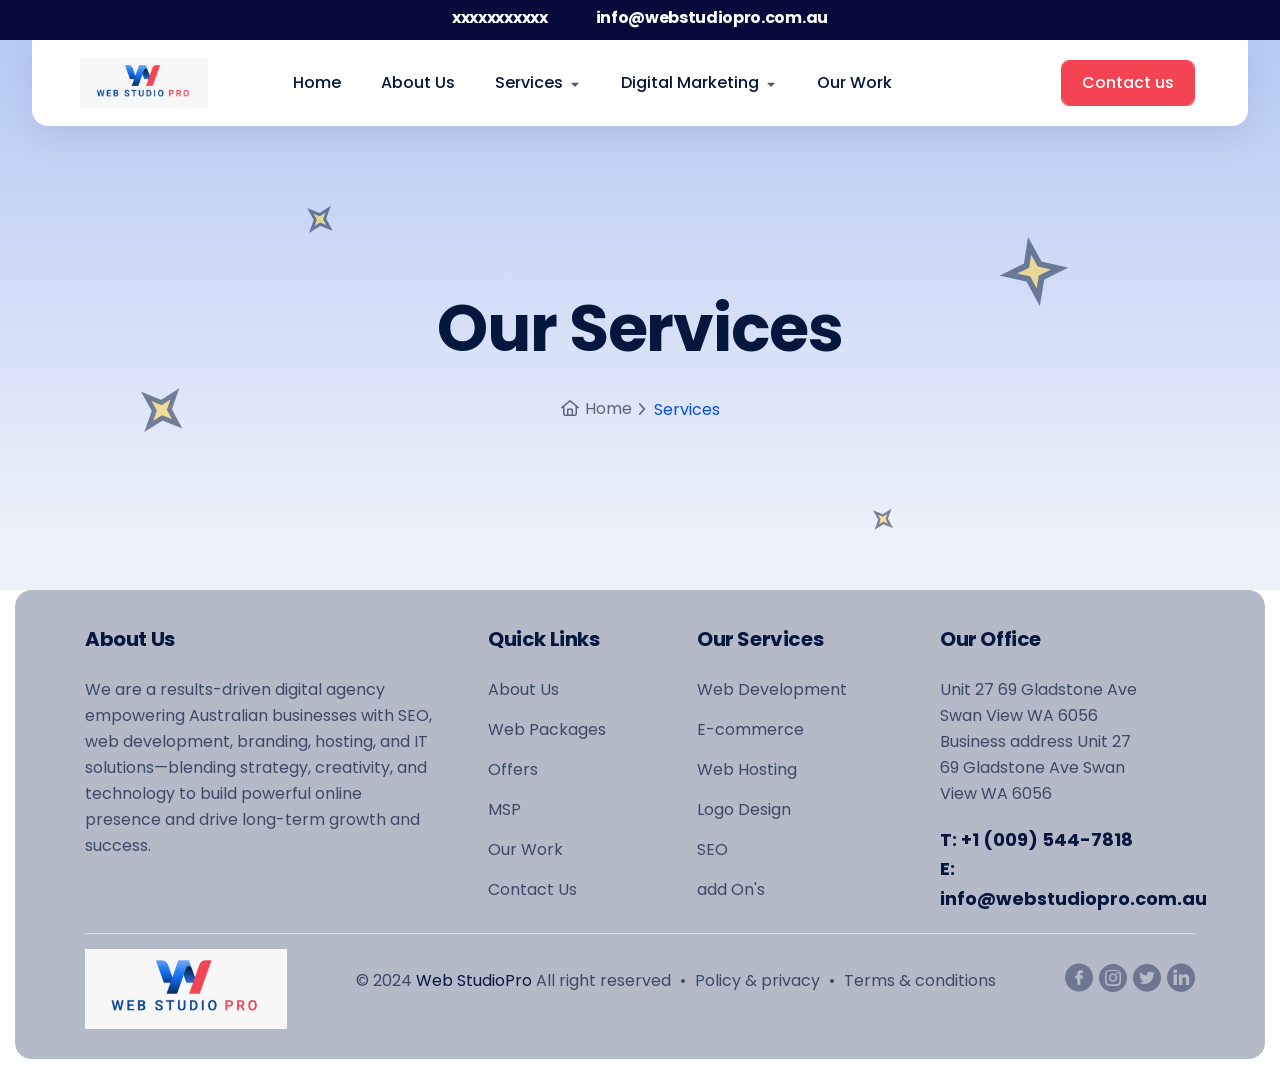
==== about-us.html @ ddd2606a "Add About Us page and update navigation links; enhance site structure" ====
<!DOCTYPE html>
<html class="no-js" lang="en">

<head>
    <meta charset="utf-8" />
    <meta http-equiv="x-ua-compatible" content="ie=edge" />
    <meta name="viewport" content="width=device-width, initial-scale=1" />
    <meta name="description" content="" />

    <!-- Site Title -->
    <title>Web Studio Pro - Complete IT Solutions</title>

    <!-- Place favicon.ico in the root directory -->
    <link rel="shortcut icon" type="image/x-icon" href="assets/img/favicon.png" />

    <!-- CSS here -->
    <link rel="stylesheet" href="assets/css/bootstrap.min.css" />
    <link rel="stylesheet" href="assets/css/font-awesome-pro.min.css" />
    <link rel="stylesheet" href="assets/css/animate.min.css" />
    <link rel="stylesheet" href="assets/css/ranko-icons.css" />
    <link rel="stylesheet" href="assets/css/meanmenu.css" />
    <link rel="stylesheet" href="assets/css/swiper.min.css" />
    <link rel="stylesheet" href="assets/css/backToTop.css" />
    <link rel="stylesheet" href="assets/css/nice-select.css" />
    <link rel="stylesheet" href="assets/css/odometer-theme-default.css" />
    <link rel="stylesheet" href="assets/css/main.css" />

</head>

<body>
    <!-- body overlay -->
    <div class="body-overlay d-lg-none"></div>

    <!-- Preloader Start -->
    <div class="preloader">
        <div class="loading-container">
            <div class="loading"></div>
            <div id="loading-icon"><img src="assets/img/logo.jpeg" alt=""></div>
        </div>
    </div>


    <!-- back to top start -->
    <div class="back-to-top-wrapper">
        <button id="back_to_top" type="button" class="back-to-top-btn">
            <i class="tji-arrow-up"></i>
        </button>
    </div>
    <!-- back to top end -->
    <!-- start: Hamburger Menu   -->
    <!-- Mobile Menu -->
    <div class="hamburger-area d-lg-none" data-lenis-prevent>
        <div class="hamburger_bg"></div>
        <div class="hamburger_wrapper">
            <div class="hamburger_top d-flex align-items-center justify-content-between">
                <div class="hamburger_logo">
                    <a href="index.html" class="mobile_logo">
                        <img src="assets/img/logo.jpeg" alt="Logo" />
                    </a>
                </div>
                <div class="hamburger_close">
                    <button class="hamburger_close_btn"><i class="fa-thin fa-times"></i></button>
                </div>
            </div>
            <div class="hamburger_menu">
                <div class="mobile_menu"></div>
            </div>
            <div class="hamburger-infos">
                <h4 class="hamburger-title">Information</h4>
                <div class="contact-item">
                    <div class="contact-text">
                        <div class="text"><a class="link"
                                href="mailto:info@webstudiopro.com.au">info@webstudiopro.com.au</a></div>
                    </div>
                </div>
                <div class="contact-item">
                    <div class="contact-text">
                        <div class="text"><a class="link" href="tel:000123456789">(000) 123 456 789</a></div>
                    </div>
                </div>
                <div class="contact-item">
                    <div class="contact-text">
                        <div class="text">Unit 27 69 Gladstone Ave Swan View WA 6056 Business address Unit 27 69
                            Gladstone Ave Swan View WA 6056</div>
                    </div>
                </div>
            </div>
            <div class="tj-socials ">
                <h4 class="hamburger-title">Socials</h4>
                <ul>
                    <li>
                        <a href="https://www.facebook.com/">
                            <i class="tji-facebook"></i>
                        </a>
                    </li>
                    <li>
                        <a href="https://www.instagram.com/">
                            <i class="tji-instagram"></i>
                        </a>
                    </li>
                    <li>
                        <a href="https://x.com/">
                            <i class="tji-twitter"></i>
                        </a>
                    </li>
                    <li>
                        <a href="https://www.linkedin.com/">
                            <i class="tji-linkedin"></i>
                        </a>
                    </li>

                </ul>
            </div>
        </div>
    </div>
    <!-- end: Hamburger Menu -->
    <!-- start: Header Area -->



    <div class="info-header">
        <div class="col-12 d-flex justify-content-center gap-5">
            <div class="left-info d-flex gap-5 mt-2">
                <h3><a href="tel:xxxxxxxxxxx">xxxxxxxxxxx</a></h3>
            </div>
            <div class="right-info d-flex gap-5 mt-2 ">
                <h3><a href="mailto:info@webstudiopro.com.au">info@webstudiopro.com.au </a></h3>
            </div>
        </div>
    </div>

    <header class="header header--absolute ">
        <div class="container">
            <div class="row">
                <div class="col-12">
                    <div class="header__wrapper">
                        <!-- logo area -->
                        <div class="header__logo">
                            <a href="index.html">
                                <img src="assets/img/logo.jpeg" alt="" />
                            </a>
                        </div>

                        <!-- main manu -->
                        <div class="mainmenu  d-none d-lg-block">
                            <nav id="mobileNavProvider">
                                <ul>
                                    <li><a href="index.html">Home</a></li>
                                    <li><a href="about-us.html">About Us</a></li>

                                    <li class="has-dropdown">
                                        <a href="javascript:void(0)">Services</a>
                                        <ul class="sub-menu">
                                            <li>
                                                <a href="javascript:void(0)">Web Packages</a>
                                                <ul class="sub-menu">
                                                    <li><a href="javascript:void(0)">Starter</a></li>
                                                    <li><a href="javascript:void(0)">Responsive</a></li>
                                                    <li><a href="javascript:void(0)">Custom</a></li>
                                                    <li><a href="javascript:void(0)S">Ultra Custom</a></li>
                                                </ul>
                                            </li>
                                            <li>
                                                <a href="javascript:void(0)">Hosting</a>
                                            </li>
                                            <li>
                                                <a href="javascript:void(0)">Email</a>
                                            </li>
                                            <li>
                                                <a href="javascript:void(0)">Logo Design</a>
                                            </li>
                                            <li>
                                                <a href="javascript:void(0)">Offers</a>
                                            </li>
                                            <li>
                                                <a href="javascript:void(0)">MSP</a>
                                            </li>
                                        </ul>
                                    </li>

                                    <li class="has-dropdown">
                                        <a href="javascript:void(0)">Digital Marketing</a>
                                        <ul class="sub-menu">
                                            <li>
                                                <a href="javascript:void(0)">SEO</a>
                                            </li>
                                            <li>
                                                <a href="javascript:void(0)">SMM</a>
                                            </li>
                                            <li>
                                                <a href="javascript:void(0)">Google ads</a>
                                            </li>
                                        </ul>
                                    </li>
                                    <li><a href="javascript:void(0)">Our Work</a></li>
                                </ul>
                            </nav>

                        </div>
                        <!-- header right -->
                        <div class="header__right">
                            <a href="contact.html" class="tj-btn tj-btn--sm">Contact us</a>
                            <div class=" d-lg-none">
                                <button class="header__mobile-toggler mobile_menu_bar ">
                                    <span></span>
                                    <span></span>
                                    <span></span>
                                </button>
                            </div>
                        </div>
                    </div>
                </div>
            </div>


        </div>
    </header>
    <!-- end: Header Area -->
    <!-- start: Header sticky Area -->
    <header class="header header-duplicate header-sticky">
        <div class="container">
            <div class="row">
                <div class="col-12">
                    <div class="header__wrapper">

                        <!-- logo area -->
                        <div class="header__logo">
                            <a href="index.html">
                                <img src="assets/img/logo.jpeg" alt="" />
                            </a>
                        </div>

                        <!-- main manu -->
                        <div class="mainmenu  d-none d-lg-block">
                            <nav>
                                <ul>
                                    <li><a href="javascript:void(0)">Home</a>
                                    </li>
                                    <li><a href="about-us.html">About Us</a></li>
                                    <li class="has-dropdown">
                                        <a href="javascript:void(0)">Services</a>
                                        <ul class="sub-menu">
                                            <li>
                                                <a href="service.html">Web Packages</a>
                                                <ul class="sub-menu">
                                                    <li><a href="service-details.html">Starter</a></li>
                                                    <li><a href="service-details.html">Responsive</a></li>
                                                    <li><a href="service-details.html">Custom</a></li>
                                                    <li><a href="service-details.html">Ultra Custom</a></li>
                                                </ul>
                                            </li>
                                            <li>
                                                <a href="service-details.html">Hosting</a>
                                            </li>
                                            <li>
                                                <a href="service-details.html">Email</a>
                                            </li>
                                            <li>
                                                <a href="service-details.html">Logo Design</a>
                                            </li>
                                            <li>
                                                <a href="service-details.html">Offers</a>
                                            </li>
                                            <li>
                                                <a href="service-details.html">MSP</a>
                                            </li>
                                        </ul>
                                    </li>

                                    <li class="has-dropdown">
                                        <a href="javascript:void(0)">Digital Marketing</a>
                                        <ul class="sub-menu">
                                            <li>
                                                <a href="about.html">SEO</a>
                                            </li>
                                            <li>
                                                <a href="case-study.html">SMM</a>
                                            </li>
                                            <li>
                                                <a href="case-study-details.html">Google ads</a>
                                            </li>
                                        </ul>
                                    </li>
                                    <li class="has-dropdown">
                                        <a href="javascript:void(0)">Our Work</a>
                                    </li>
                                </ul>
                            </nav>

                        </div>
                        <!-- header right -->
                        <div class="header__right">
                            <a href="javascript:void(0)" class="tj-btn tj-btn--sm">Contact Us</a>
                            <div class=" d-lg-none">
                                <button class="header__mobile-toggler mobile_menu_bar ">
                                    <span></span>
                                    <span></span>
                                    <span></span>
                                </button>
                            </div>
                        </div>
                    </div>
                </div>
            </div>


        </div>
    </header>
    <!-- end: Header sticky  Area -->

    <main id="primary" class="site-main">
        <section class="hero-breadcrumb">

            <div class="container">
                <div class="row">
                    <!-- hero left -->
                    <div class="col-12 ">
                        <div class="hero-breadcrumb__inner">
                            <h1 class="hero-breadcrumb__title">Our Services</h1>
                            <div class="hero-breadcrumb__nav">

                                <span><a href="index.html"> Home</a></span>
                                <span><span>Services</span></span>
                            </div>
                            <div class="hero-breadcrumb__icons">
                                <img class="start-img" src="assets/img/icons/star.png" alt="">
                                <img class="start-img" src="assets/img/icons/star1.png" alt="">
                                <img class="start-img" src="assets/img/icons/star2.png" alt="">
                                <img class="start-img" src="assets/img/icons/star3.png" alt="">
                            </div>
                        </div>
                    </div>
                </div>
            </div>
        </section>
    </main>

    <!-- start: Footer Area -->
    <footer class="footer ">
        <div class="container-fluid">

            <div class="row">
                <div class="col-12">
                    <div class="footer__inner section-inner--lg">
                        <div class="footer__main ">
                            <div class="container">
                                <div class="row">

                                    <div class="col-lg-4 col-md-6 col-sm-6 col-12 wow fadeInUp" data-wow-delay=".9s">
                                        <div class="footer__widget   widget_nav_menu">
                                            <div class="footer__title__wrapper">
                                                <h5 class="footer__title">About Us</h5>
                                            </div>
                                            <p>We are a results-driven digital agency empowering Australian businesses
                                                with SEO, web development, branding, hosting, and IT solutions—blending
                                                strategy, creativity, and technology to build powerful online presence
                                                and drive long-term growth and success.</p>
                                        </div>
                                    </div>



                                    <div class="col-lg-3 col-md-6 col-sm-6 col-12">
                                        <div class="footer__widget footer__widget--company  widget_nav_menu wow fadeInUp"
                                            data-wow-delay=".5s">
                                            <div class="footer__title__wrapper">
                                                <h5 class="footer__title">Quick Links</h5>
                                            </div>
                                            <ul>
                                                <li><a href="javascript:void(0)">About Us</a></li>
                                                <li><a href="javascript:void(0)">Web Packages</a></li>
                                                <li><a href="javascript:void(0)">Offers</a></li>
                                                <li><a href="javascript:void(0)">MSP</a></li>
                                                <li><a href="javascript:void(0)">Our Work</a></li>
                                                <li><a href="javascript:void(0)">Contact Us</a></li>
                                            </ul>
                                        </div>
                                    </div>
                                    <div class="col-lg-2 col-md-6 col-sm-6 col-12 ">
                                        <div class="footer__widget footer__widget--services  widget_nav_menu wow fadeInUp"
                                            data-wow-delay=".7s">
                                            <div class="footer__title__wrapper">
                                                <h5 class="footer__title">Our Services</h5>
                                            </div>
                                            <ul>
                                                <li><a href="javascript:void(0)">Web Development</a></li>
                                                <li><a href="javascript:void(0)">E-commerce</a></li>
                                                <li><a href="javascript:void(0)">Web Hosting</a></li>
                                                <li><a href="javascript:void(0)">Logo Design</a></li>
                                                <li><a href="javascript:void(0)">SEO</a></li>
                                                <li><a href="javascript:void(0)">add On's</a></li>
                                            </ul>
                                        </div>
                                    </div>

                                    <div class="col-lg-3 col-md-6 col-sm-6 col-12">
                                        <div class="footer__widget  footer__info wow fadeInUp" data-wow-delay=".3s">
                                            <div class="footer__title__wrapper">
                                                <h5 class="footer__title">Our Office</h5>
                                            </div>

                                            <p class="footer__info__address">Unit 27 69 Gladstone Ave Swan View WA 6056
                                                Business address Unit 27 69 Gladstone Ave Swan View WA 6056</p>
                                            <div class="footer__info__list">
                                                <ul>
                                                    <li><a class="link" href="tel:+1009544-7818">T: +1 (009)
                                                            544-7818</a></li>
                                                    <li><a class="link" href="mailto:support@ranko.com">E:
                                                            info@webstudiopro.com.au</a></li>
                                                </ul>
                                            </div>
                                        </div>
                                    </div>
                                </div>
                            </div>
                        </div>
                        <div class="footer__copyright ">
                            <div class="container">
                                <div class="row">
                                    <div class="col-12">
                                        <div class="footer__copyright__wrapper">
                                            <div class="footer__copyright__logo">
                                                <a href="index.html"><img src="assets/img/logo.jpeg" alt="">
                                                </a>
                                            </div>
                                            <div class="footer__copyright__menu">

                                                <ul>
                                                    <li>
                                                        <!-- copyright text -->
                                                        <div class="footer__copyright__text">
                                                            <p> © 2024 <a href="index.html" target="_blank">Web
                                                                    StudioPro</a> All right reserved</p>
                                                        </div>
                                                    </li>
                                                    <li><a href="contact.html">Policy & privacy</a></li>
                                                    <li><a href="contact.html">Terms & conditions</a></li>
                                                </ul>
                                            </div>
                                            <div class="footer__copyright__share">
                                                <div class="tj-socials tj-socials--sm">
                                                    <ul>
                                                        <li>
                                                            <a href="https://www.facebook.com/">
                                                                <i class="tji-facebook"></i>
                                                            </a>
                                                        </li>
                                                        <li>
                                                            <a href="https://www.instagram.com/">
                                                                <i class="tji-instagram"></i>
                                                            </a>
                                                        </li>
                                                        <li>
                                                            <a href="https://x.com/">
                                                                <i class="tji-twitter"></i>
                                                            </a>
                                                        </li>
                                                        <li>
                                                            <a href="https://www.linkedin.com/">
                                                                <i class="tji-linkedin"></i>
                                                            </a>
                                                        </li>

                                                    </ul>
                                                </div>
                                            </div>

                                        </div>
                                    </div>
                                </div>
                            </div>
                        </div>


                    </div>

                </div>
            </div>
        </div>

    </footer>
    <!-- end: Footer Area -->


    <!-- JS here -->
    <script src="assets/js/jquery.min.js"></script>
    <script src="assets/js/bootstrap.bundle.min.js"></script>
    <script src="assets/js/gsap.min.js"></script>
    <script src="assets/js/gsap-scroll-to-plugin.min.js"></script>
    <script src="assets/js/gsap-scroll-trigger.min.js"></script>
    <script src="assets/js/gsap-split-text.min.js"></script>
    <script src="assets/js/Splitetext.js"></script>
    <script src="assets/js/appear.min.js"></script>
    <script src="assets/js/swiper.min.js"></script>
    <script src="assets/js/meanmenu.js"></script>
    <script src="assets/js/nice-select.min.js"></script>
    <script src="assets/js/odometer.min.js"></script>
    <script src="assets/js/wow.min.js"></script>
    <script src="assets/js/type.js"></script>
    <script src="assets/js/main.js"></script>

</body>

</html>
---- assets/css/ranko-icons.css ----
@font-face {
	font-family: "ranko-icons";
	src: url("../fonts/ranko-iconsc8aa.eot?3i7hzv");
	src: url("../fonts/ranko-iconsc8aa.eot?3i7hzv#iefix") format("embedded-opentype"),
		url("../fonts/ranko-iconsc8aa.ttf?3i7hzv") format("truetype"),
		url("../fonts/ranko-iconsc8aa.woff?3i7hzv") format("woff"),
		url("../fonts/ranko-iconsc8aa.svg?3i7hzv#ranko-icons") format("svg");
	font-weight: normal;
	font-style: normal;
	font-display: block;
}

[class^="tji-"],
[class*=" tji-"] {
	/* use !important to prevent issues with browser extensions that change fonts */
	font-family: "ranko-icons" !important;
	speak: never;
	font-style: normal;
	font-weight: normal;
	font-variant: normal;
	text-transform: none;
	line-height: 1;

	/* Better Font Rendering =========== */
	-webkit-font-smoothing: antialiased;
	-moz-osx-font-smoothing: grayscale;
}

.tji-plus:before {
	content: "\e932";
}
.tji-minus:before {
	content: "\e933";
}
.tji-dropdown:before {
	content: "\e931";
}
.tji-star-shape:before {
	content: "\e914";
}
.tji-star-spread:before {
	content: "\e930";
}
.tji-seo-strategy:before {
	content: "\e910";
}
.tji-social-management:before {
	content: "\e92b";
}
.tji-arrow-down-filled:before {
	content: "\e92f";
}
.tji-home:before {
	content: "\e915";
}
.tji-check-filled:before {
	content: "\e900";
}
.tji-arrow-right-spread:before {
	content: "\e901";
}
.tji-facebook:before {
	content: "\e902";
}
.tji-competitors:before {
	content: "\e903";
}
.tji-dashboard:before {
	content: "\e904";
}
.tji-heart:before {
	content: "\e905";
}
.tji-arrow-right:before {
	content: "\e906";
}
.tji-video-play:before {
	content: "\e907";
}
.tji-arrow-left:before {
	content: "\e908";
}
.tji-check-stroke:before {
	content: "\e909";
}
.tji-star:before {
	content: "\e90a";
}
.tji-partnership:before {
	content: "\e90b";
}
.tji-growth-goals:before {
	content: "\e90c";
}
.tji-quote:before {
	content: "\e90d";
}
.tji-check-2:before {
	content: "\e90e";
}
.tji-keyword-optimization:before {
	content: "\e90f";
}
.tji-ppc-advertising:before {
	content: "\e911";
}
.tji-content-creation:before {
	content: "\e912";
}
.tji-analytics-reporting:before {
	content: "\e913";
}
.tji-clock:before {
	content: "\e916";
}
.tji-lock:before {
	content: "\e917";
}
.tji-greater-than:before {
	content: "\e918";
}
.tji-grater-than:before {
	content: "\e919";
}
.tji-arrow-up:before {
	content: "\e91a";
}
.tji-chat:before {
	content: "\e91b";
}
.tji-phone:before {
	content: "\e91c";
}
.tji-email:before {
	content: "\e91d";
}
.tji-location-2:before {
	content: "\e91e";
}
.tji-quote-2:before {
	content: "\e91f";
}
.tji-comment:before {
	content: "\e920";
}
.tji-calander-2:before {
	content: "\e921";
}
.tji-search:before {
	content: "\e922";
}
.tji-pie-chart-2:before {
	content: "\e923";
}
.tji-location:before {
	content: "\e924";
}
.tji-budget:before {
	content: "\e925";
}
.tji-client:before {
	content: "\e926";
}
.tji-pie-chart:before {
	content: "\e927";
}
.tji-message:before {
	content: "\e928";
}
.tji-call:before {
	content: "\e929";
}
.tji-subscription:before {
	content: "\e92a";
}
.tji-instagram:before {
	content: "\e92c";
}
.tji-twitter:before {
	content: "\e92d";
}
.tji-linkedin:before {
	content: "\e92e";
}
---- assets/css/backToTop.css ----
.progress-wrap {
	position: fixed;
	right: 50px;
	bottom: 50px;
	height: 46px;
	width: 46px;
	cursor: pointer;
	display: block;
	border-radius: 50px;
	box-shadow: inset 0 0 0 2px rgba(135, 80, 247, 0.5);
	z-index: 99;
	opacity: 0;
	visibility: hidden;
	transform: translateY(15px);
	-webkit-transition: all 200ms linear;
	transition: all 200ms linear;
}

.progress-wrap.active-progress {
	opacity: 1;
	visibility: visible;
	transform: translateY(0);
}

.progress-wrap::after {
	position: absolute;
	content: "\f176";
	font-family: "Font Awesome 5 Pro";
	text-align: center;
	line-height: 46px;
	font-size: 20px;
	color: var(--tj-theme-primary);
	left: 0;
	top: 0;
	height: 46px;
	width: 46px;
	cursor: pointer;
	display: block;
	z-index: 1;
	-webkit-transition: all 200ms linear;
	transition: all 200ms linear;
}

.progress-wrap svg path {
	fill: none;
}

.progress-wrap svg.progress-circle path {
	stroke: var(--tj-theme-primary);
	stroke-width: 4;
	box-sizing: border-box;
	-webkit-transition: all 200ms linear;
	transition: all 200ms linear;
}
---- assets/css/nice-select.css ----
.nice-select {
  -webkit-tap-highlight-color: transparent;
  background-color: #fff;
  border-radius: 5px;
  border: solid 1px #e8e8e8;
  box-sizing: border-box;
  clear: both;
  cursor: pointer;
  display: block;
  float: left;
  font-family: inherit;
  font-size: 14px;
  font-weight: normal;
  height: 42px;
  line-height: 40px;
  outline: none;
  padding-left: 18px;
  padding-right: 30px;
  position: relative;
  text-align: left !important;
  -webkit-transition: all 0.2s ease-in-out;
  transition: all 0.2s ease-in-out;
  -webkit-user-select: none;
     -moz-user-select: none;
      -ms-user-select: none;
          user-select: none;
  white-space: nowrap;
  width: auto; }
  .nice-select:hover {
    border-color: #dbdbdb; }
  .nice-select:active, .nice-select.open, .nice-select:focus {
    border-color: #999; }
  .nice-select:after {
    border-bottom: 2px solid #999;
    border-right: 2px solid #999;
    content: '';
    display: block;
    height: 5px;
    margin-top: -4px;
    pointer-events: none;
    position: absolute;
    right: 12px;
    top: 50%;
    -webkit-transform-origin: 66% 66%;
        -ms-transform-origin: 66% 66%;
            transform-origin: 66% 66%;
    -webkit-transform: rotate(45deg);
        -ms-transform: rotate(45deg);
            transform: rotate(45deg);
    -webkit-transition: all 0.15s ease-in-out;
    transition: all 0.15s ease-in-out;
    width: 5px; }
  .nice-select.open:after {
    -webkit-transform: rotate(-135deg);
        -ms-transform: rotate(-135deg);
            transform: rotate(-135deg); }
  .nice-select.open .list {
    opacity: 1;
    pointer-events: auto;
    -webkit-transform: scale(1) translateY(0);
        -ms-transform: scale(1) translateY(0);
            transform: scale(1) translateY(0); }
  .nice-select.disabled {
    border-color: #ededed;
    color: #999;
    pointer-events: none; }
    .nice-select.disabled:after {
      border-color: #cccccc; }
  .nice-select.wide {
    width: 100%; }
    .nice-select.wide .list {
      left: 0 !important;
      right: 0 !important; }
  .nice-select.right {
    float: right; }
    .nice-select.right .list {
      left: auto;
      right: 0; }
  .nice-select.small {
    font-size: 12px;
    height: 36px;
    line-height: 34px; }
    .nice-select.small:after {
      height: 4px;
      width: 4px; }
    .nice-select.small .option {
      line-height: 34px;
      min-height: 34px; }
  .nice-select .list {
    background-color: #fff;
    border-radius: 5px;
    box-shadow: 0 0 0 1px rgba(68, 68, 68, 0.11);
    box-sizing: border-box;
    margin-top: 4px;
    opacity: 0;
    overflow: hidden;
    padding: 0;
    pointer-events: none;
    position: absolute;
    top: 100%;
    left: 0;
    -webkit-transform-origin: 50% 0;
        -ms-transform-origin: 50% 0;
            transform-origin: 50% 0;
    -webkit-transform: scale(0.75) translateY(-21px);
        -ms-transform: scale(0.75) translateY(-21px);
            transform: scale(0.75) translateY(-21px);
    -webkit-transition: all 0.2s cubic-bezier(0.5, 0, 0, 1.25), opacity 0.15s ease-out;
    transition: all 0.2s cubic-bezier(0.5, 0, 0, 1.25), opacity 0.15s ease-out;
    z-index: 9; }
    .nice-select .list:hover .option:not(:hover) {
      background-color: transparent !important; }
  .nice-select .option {
    cursor: pointer;
    font-weight: 400;
    line-height: 40px;
    list-style: none;
    min-height: 40px;
    outline: none;
    padding-left: 18px;
    padding-right: 29px;
    text-align: left;
    -webkit-transition: all 0.2s;
    transition: all 0.2s; }
    .nice-select .option:hover, .nice-select .option.focus, .nice-select .option.selected.focus {
      background-color: #f6f6f6; }
    .nice-select .option.selected {
      font-weight: bold; }
    .nice-select .option.disabled {
      background-color: transparent;
      color: #999;
      cursor: default; }

.no-csspointerevents .nice-select .list {
  display: none; }

.no-csspointerevents .nice-select.open .list {
  display: block; }
---- assets/css/odometer-theme-default.css ----
.odometer.odometer-auto-theme,
.odometer.odometer-theme-default {
	display: -moz-inline-box;
	-moz-box-orient: vertical;
	display: inline-block;
	vertical-align: middle;
	*vertical-align: auto;
	position: relative;
}
.odometer.odometer-auto-theme,
.odometer.odometer-theme-default {
	*display: inline;
}
.odometer.odometer-auto-theme .odometer-digit,
.odometer.odometer-theme-default .odometer-digit {
	display: -moz-inline-box;
	-moz-box-orient: vertical;
	display: inline-block;
	vertical-align: middle;
	*vertical-align: auto;
	position: relative;
}
.odometer.odometer-auto-theme .odometer-digit,
.odometer.odometer-theme-default .odometer-digit {
	*display: inline;
}
.odometer.odometer-auto-theme .odometer-digit .odometer-digit-spacer,
.odometer.odometer-theme-default .odometer-digit .odometer-digit-spacer {
	display: -moz-inline-box;
	-moz-box-orient: vertical;
	display: inline-block;
	vertical-align: middle;
	*vertical-align: auto;
	visibility: hidden;
}
.odometer.odometer-auto-theme .odometer-digit .odometer-digit-spacer,
.odometer.odometer-theme-default .odometer-digit .odometer-digit-spacer {
	*display: inline;
}
.odometer.odometer-auto-theme .odometer-digit .odometer-digit-inner,
.odometer.odometer-theme-default .odometer-digit .odometer-digit-inner {
	text-align: left;
	display: block;
	position: absolute;
	top: 0;
	left: 0;
	right: 0;
	bottom: 0;
	overflow: hidden;
}
.odometer.odometer-auto-theme .odometer-digit .odometer-ribbon,
.odometer.odometer-theme-default .odometer-digit .odometer-ribbon {
	display: block;
}
.odometer.odometer-auto-theme .odometer-digit .odometer-ribbon-inner,
.odometer.odometer-theme-default .odometer-digit .odometer-ribbon-inner {
	display: block;
	-webkit-backface-visibility: hidden;
}
.odometer.odometer-auto-theme .odometer-digit .odometer-value,
.odometer.odometer-theme-default .odometer-digit .odometer-value {
	display: block;
	-webkit-transform: translateZ(0);
}
.odometer.odometer-auto-theme
	.odometer-digit
	.odometer-value.odometer-last-value,
.odometer.odometer-theme-default
	.odometer-digit
	.odometer-value.odometer-last-value {
	position: absolute;
}
.odometer.odometer-auto-theme.odometer-animating-up .odometer-ribbon-inner,
.odometer.odometer-theme-default.odometer-animating-up .odometer-ribbon-inner {
	-webkit-transition: -webkit-transform 2s;
	-moz-transition: -moz-transform 2s;
	-ms-transition: -ms-transform 2s;
	-o-transition: -o-transform 2s;
	transition: transform 2s;
}
.odometer.odometer-auto-theme.odometer-animating-up.odometer-animating
	.odometer-ribbon-inner,
.odometer.odometer-theme-default.odometer-animating-up.odometer-animating
	.odometer-ribbon-inner {
	-webkit-transform: translateY(-100%);
	-moz-transform: translateY(-100%);
	-ms-transform: translateY(-100%);
	-o-transform: translateY(-100%);
	transform: translateY(-100%);
}
.odometer.odometer-auto-theme.odometer-animating-down .odometer-ribbon-inner,
.odometer.odometer-theme-default.odometer-animating-down
	.odometer-ribbon-inner {
	-webkit-transform: translateY(-100%);
	-moz-transform: translateY(-100%);
	-ms-transform: translateY(-100%);
	-o-transform: translateY(-100%);
	transform: translateY(-100%);
}
.odometer.odometer-auto-theme.odometer-animating-down.odometer-animating
	.odometer-ribbon-inner,
.odometer.odometer-theme-default.odometer-animating-down.odometer-animating
	.odometer-ribbon-inner {
	-webkit-transition: -webkit-transform 2s;
	-moz-transition: -moz-transform 2s;
	-ms-transition: -ms-transform 2s;
	-o-transition: -o-transform 2s;
	transition: transform 2s;
	-webkit-transform: translateY(0);
	-moz-transform: translateY(0);
	-ms-transform: translateY(0);
	-o-transform: translateY(0);
	transform: translateY(0);
}

.odometer.odometer-auto-theme,
.odometer.odometer-theme-default {
	font-family: "Helvetica Neue", sans-serif;
	line-height: 1.1em;
}
.odometer.odometer-auto-theme .odometer-value,
.odometer.odometer-theme-default .odometer-value {
	text-align: center;
}
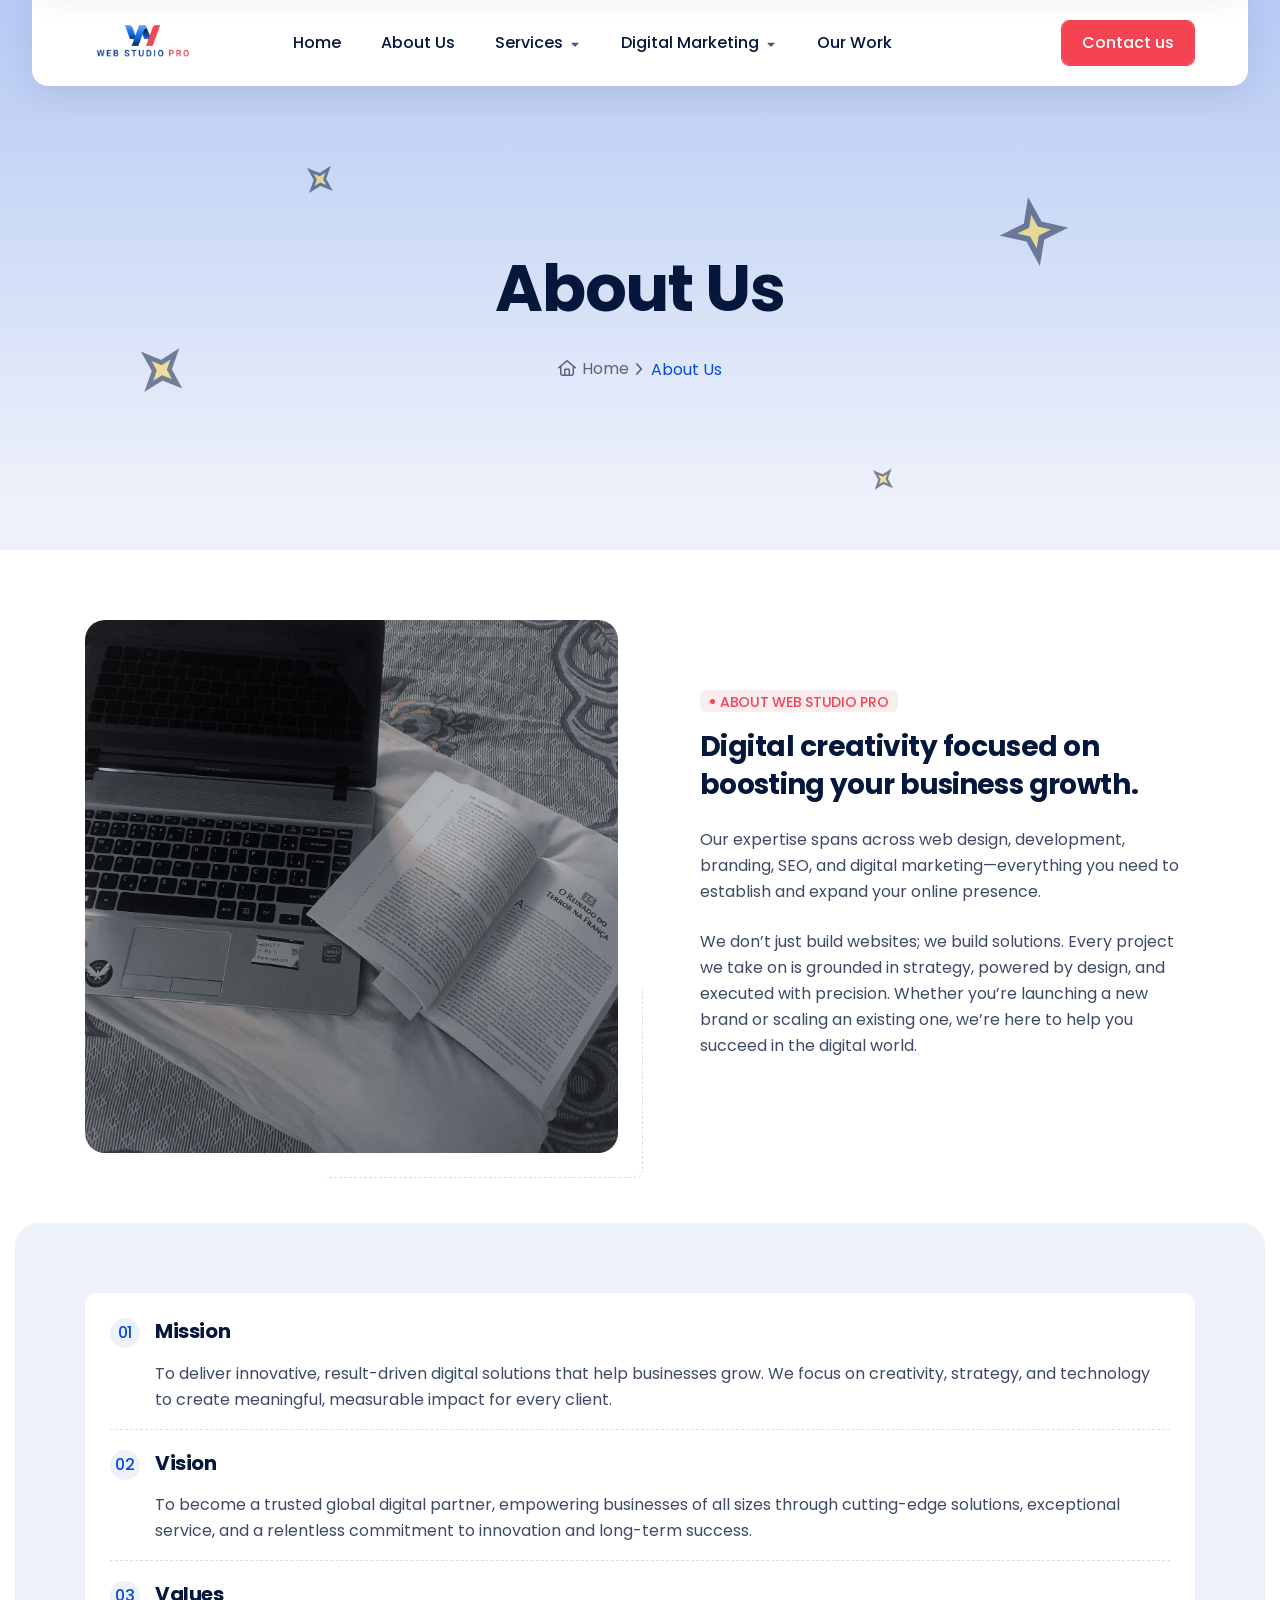
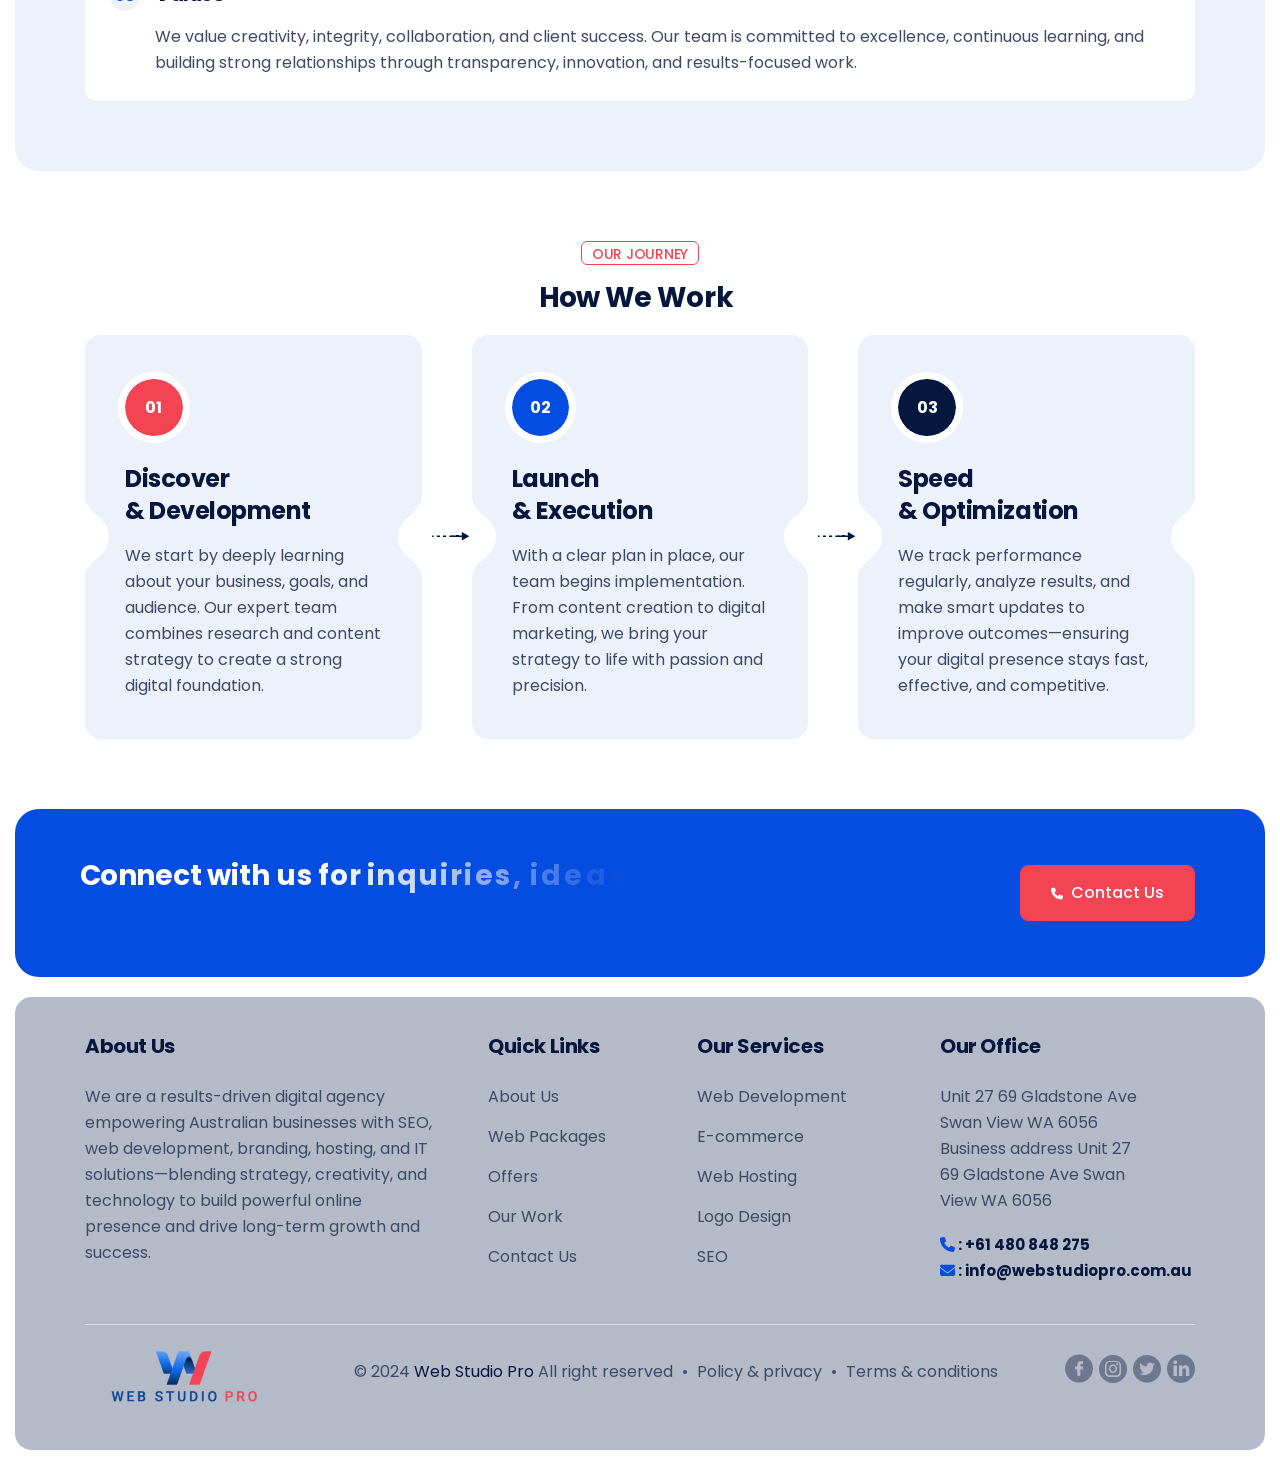
==== commit 85434ab6: "web-packages and digital marketing pages updated" ====
--- a/about-us.html
+++ b/about-us.html
@@ -11,7 +11,7 @@
     <title>Web Studio Pro - Complete IT Solutions</title>
 
     <!-- Place favicon.ico in the root directory -->
-    <link rel="shortcut icon" type="image/x-icon" href="assets/img/favicon.png" />
+    <link rel="shortcut icon" type="image/x-icon" href="assets/img/logo3.jpeg" />
 
     <!-- CSS here -->
     <link rel="stylesheet" href="assets/css/bootstrap.min.css" />
@@ -35,7 +35,7 @@
     <div class="preloader">
         <div class="loading-container">
             <div class="loading"></div>
-            <div id="loading-icon"><img src="assets/img/logo.jpeg" alt=""></div>
+            <div id="loading-icon"><img src="assets/img/WSP_logo.png" alt=""></div>
         </div>
     </div>
 
@@ -55,7 +55,7 @@
             <div class="hamburger_top d-flex align-items-center justify-content-between">
                 <div class="hamburger_logo">
                     <a href="index.html" class="mobile_logo">
-                        <img src="assets/img/logo.jpeg" alt="Logo" />
+                        <img src="assets/img/WSP_logo.png" alt="Logo" />
                     </a>
                 </div>
                 <div class="hamburger_close">
@@ -75,7 +75,7 @@
                 </div>
                 <div class="contact-item">
                     <div class="contact-text">
-                        <div class="text"><a class="link" href="tel:000123456789">(000) 123 456 789</a></div>
+                        <div class="text"><a class="link" href="tel:61480848275">+61 480 848 275</a></div>
                     </div>
                 </div>
                 <div class="contact-item">
@@ -117,18 +117,6 @@
     <!-- start: Header Area -->
 
 
-
-    <div class="info-header">
-        <div class="col-12 d-flex justify-content-center gap-5">
-            <div class="left-info d-flex gap-5 mt-2">
-                <h3><a href="tel:xxxxxxxxxxx">xxxxxxxxxxx</a></h3>
-            </div>
-            <div class="right-info d-flex gap-5 mt-2 ">
-                <h3><a href="mailto:info@webstudiopro.com.au">info@webstudiopro.com.au </a></h3>
-            </div>
-        </div>
-    </div>
-
     <header class="header header--absolute ">
         <div class="container">
             <div class="row">
@@ -137,7 +125,7 @@
                         <!-- logo area -->
                         <div class="header__logo">
                             <a href="index.html">
-                                <img src="assets/img/logo.jpeg" alt="" />
+                                <img src="assets/img/WSP_logo.png" alt="" />
                             </a>
                         </div>
 
@@ -211,8 +199,6 @@
                     </div>
                 </div>
             </div>
-
-
         </div>
     </header>
     <!-- end: Header Area -->
@@ -226,7 +212,7 @@
                         <!-- logo area -->
                         <div class="header__logo">
                             <a href="index.html">
-                                <img src="assets/img/logo.jpeg" alt="" />
+                                <img src="assets/img/WSP_logo.png" alt="" />
                             </a>
                         </div>
 
@@ -241,7 +227,7 @@
                                         <a href="javascript:void(0)">Services</a>
                                         <ul class="sub-menu">
                                             <li>
-                                                <a href="service.html">Web Packages</a>
+                                                <a href="web-packages.html">Web Packages</a>
                                                 <ul class="sub-menu">
                                                     <li><a href="service-details.html">Starter</a></li>
                                                     <li><a href="service-details.html">Responsive</a></li>
@@ -310,17 +296,15 @@
 
     <main id="primary" class="site-main">
         <section class="hero-breadcrumb">
-
             <div class="container">
                 <div class="row">
                     <!-- hero left -->
                     <div class="col-12 ">
                         <div class="hero-breadcrumb__inner">
-                            <h1 class="hero-breadcrumb__title">Our Services</h1>
+                            <h1 class="hero-breadcrumb__title">About Us</h1>
                             <div class="hero-breadcrumb__nav">
-
                                 <span><a href="index.html"> Home</a></span>
-                                <span><span>Services</span></span>
+                                <span><span>About Us</span></span>
                             </div>
                             <div class="hero-breadcrumb__icons">
                                 <img class="start-img" src="assets/img/icons/star.png" alt="">
@@ -333,6 +317,227 @@
                 </div>
             </div>
         </section>
+        <section class="about about--1">
+            <div class="container">
+                <div class="row flex-column-reverse  flex-lg-row align-items-center  ">
+                    <div class="col-12 col-lg-6 d-flex d-lg-block justify-content-center justify-content-md-start">
+                        <!-- about banner -->
+                        <div class="about__banner wow fadeInUp" data-wow-delay=".3s">
+
+                            <img src="assets/img/home/img5.jpg" alt="">
+                        </div>
+                    </div>
+                    <div class="col-12 col-lg-6">
+                        <div class="about__content">
+                            <div class="section-heading">
+                                <h6 class="section-heading__sub-title wow fadeInLeft" data-wow-delay=".3s">ABOUT WEB
+                                    STUDIO PRO</h6>
+                                <h4 class="section-heading__title title-animation">Digital creativity focused on
+                                    boosting your business growth.</h4>
+                                <p class="section-heading__desc section-heading__desc--lg  wow fadeInUp"
+                                    data-wow-delay=".4s">Our expertise spans across web design, development, branding,
+                                    SEO, and digital marketing—everything you need to establish and expand your online
+                                    presence.</p>
+
+                                <p class="section-heading__desc section-heading__desc--lg  wow fadeInUp"
+                                    data-wow-delay=".4s">We don’t just build websites; we build solutions. Every project
+                                    we take on is grounded in strategy, powered by design, and executed with precision.
+                                    Whether you’re launching a new brand or scaling an existing one, we’re here to help
+                                    you succeed in the digital world.</p>
+                            </div>
+                        </div>
+                    </div>
+                </div>
+            </div>
+        </section>
+
+        <section class="about--4">
+            <div class="container-fluid">
+                <div class="row ">
+                    <div class="col-12 ">
+                        <div class="about__inner section-inner--lg">
+
+                            <div class="container">
+                                <div class="row flex-column-reverse  flex-xl-row align-items-center  ">
+                                    <div class="col-12 ">
+                                        <div class="about__content">
+
+                                            <ul class="about__content__list">
+
+                                                <li class="about__content__list__item wow fadeInUp"
+                                                    data-wow-delay=".3s">
+                                                    <div>
+                                                        <h6 class="about__content__list__sl">01</h6>
+                                                    </div>
+                                                    <div>
+                                                        <h4 class="about__content__list__title">Mission</h4>
+                                                        <div class="about__content__list__desc">To deliver innovative,
+                                                            result-driven digital solutions that help businesses grow.
+                                                            We focus on creativity, strategy, and technology to create
+                                                            meaningful, measurable impact for every client.
+                                                        </div>
+                                                    </div>
+
+
+                                                </li>
+                                                <li class="about__content__list__item wow fadeInUp"
+                                                    data-wow-delay=".4s">
+                                                    <div>
+                                                        <h6 class="about__content__list__sl">02</h6>
+                                                    </div>
+                                                    <div>
+                                                        <h4 class="about__content__list__title">Vision</h4>
+                                                        <div class="about__content__list__desc">To become a trusted
+                                                            global digital partner, empowering businesses of all sizes
+                                                            through cutting-edge solutions, exceptional service, and a
+                                                            relentless commitment to innovation and long-term success.
+                                                        </div>
+                                                    </div>
+
+
+                                                </li>
+                                                <li class="about__content__list__item wow fadeInUp"
+                                                    data-wow-delay=".5s">
+                                                    <div>
+                                                        <h6 class="about__content__list__sl">03</h6>
+                                                    </div>
+                                                    <div>
+                                                        <h4 class="about__content__list__title">Values</h4>
+                                                        <div class="about__content__list__desc">We value creativity,
+                                                            integrity, collaboration, and client success. Our team is
+                                                            committed to excellence, continuous learning, and building
+                                                            strong relationships through transparency, innovation, and
+                                                            results-focused work.</div>
+                                                    </div>
+
+
+                                                </li>
+                                            </ul>
+
+                                        </div>
+
+                                    </div>
+
+
+                                </div>
+                            </div>
+                        </div>
+                    </div>
+                </div>
+
+            </div>
+
+        </section>
+
+        <section class="process-2">
+            <!-- tab slider -->
+            <div class="container">
+                <div class="row">
+                    <div class="col-12">
+                        <div class="section-heading section-heading--spacing section-heading--centered">
+                            <h6 class="section-heading__sub-title section-heading__sub-title--2 wow fadeInLeft"
+                                data-wow-delay=".3s">
+                                Our Journey</h6>
+                            <h2 class="section-heading__title title-animation mb-0">How We Work</h2>
+                        </div>
+                    </div>
+                    <div class="col-12 ">
+                        <div class="process-2__inner">
+
+                            <div class="process-2__single  wow fadeInLeft" data-wow-delay=".7s">
+                                <div class="process-2__single__shape">
+                                </div>
+                                <div class="process-2__index">
+                                    <span class="process-2__index__num">01</span>
+                                </div>
+                                <h4 class="process-2__title">
+                                    Discover <br>
+                                    & Development
+                                </h4>
+                                <p class="process-2__desc">
+                                    We start by deeply learning about your business, goals, and audience. Our expert
+                                    team combines research and content strategy to create a strong digital
+                                    foundation. </p>
+
+                            </div>
+                            <div class="process-2__single  wow fadeInLeft" data-wow-delay=".5s">
+                                <div class="process-2__single__shape">
+                                </div>
+                                <div class="process-2__index">
+                                    <span class="process-2__index__num">02</span>
+                                </div>
+                                <h4 class="process-2__title">
+                                    Launch <br>
+                                    & Execution
+
+                                </h4>
+                                <p class="process-2__desc">
+                                    With a clear plan in place, our team begins implementation. From content creation to
+                                    digital marketing, we bring your strategy to life with passion and precision.
+                                </p>
+
+                            </div>
+                            <div class="process-2__single  wow fadeInLeft" data-wow-delay=".3s">
+                                <div class="process-2__single__shape">
+                                </div>
+                                <div class="process-2__index">
+                                    <span class="process-2__index__num">03</span>
+                                </div>
+                                <h4 class="process-2__title">
+                                    Speed <br>
+                                    & Optimization
+
+                                </h4>
+                                <p class="process-2__desc">
+                                    We track performance regularly, analyze results, and make smart updates to improve
+                                    outcomes—ensuring your digital presence stays fast, effective, and competitive.
+                                </p>
+
+                            </div>
+
+
+
+
+                        </div>
+                    </div>
+
+                </div>
+            </div>
+
+
+
+        </section>
+
+        <section class="portfolio portfolio--2">
+      <div class="container-fluid">
+        <div class="row ">
+          <div class="col-12 ">
+            <div class="portfolio__inner section-inner--lg">
+              <div class="container">
+                <div class="row">
+                  <div class="col-12">
+                    <!-- heading -->
+                    <div class="section-heading  section-heading--2 section-heading--spacing  ">
+                      <div class="section-heading__left">
+                        <!-- <h6 class="section-heading__sub-title  section-heading__sub-title--2">
+                          Real Solutions</h6> -->
+                        <h2 class="section-heading__title title-animation mb-0">Connect with us for inquiries, ideas, or support.</h2>
+                      </div>
+
+                      <div class="section-heading__right  wow fadeInRight" data-wow-delay=".3s">
+
+                        <a href="contact-us.html" class="tj-btn "><i class="fa fa-phone" aria-hidden="true"></i> Contact Us </i></a>
+                      </div>
+                    </div>
+                  </div>
+                </div>
+              </div>
+            </div>
+          </div>
+        </div>
+      </div>
+    </section>
+
     </main>
 
     <!-- start: Footer Area -->
@@ -370,7 +575,6 @@
                                                 <li><a href="javascript:void(0)">About Us</a></li>
                                                 <li><a href="javascript:void(0)">Web Packages</a></li>
                                                 <li><a href="javascript:void(0)">Offers</a></li>
-                                                <li><a href="javascript:void(0)">MSP</a></li>
                                                 <li><a href="javascript:void(0)">Our Work</a></li>
                                                 <li><a href="javascript:void(0)">Contact Us</a></li>
                                             </ul>
@@ -388,7 +592,6 @@
                                                 <li><a href="javascript:void(0)">Web Hosting</a></li>
                                                 <li><a href="javascript:void(0)">Logo Design</a></li>
                                                 <li><a href="javascript:void(0)">SEO</a></li>
-                                                <li><a href="javascript:void(0)">add On's</a></li>
                                             </ul>
                                         </div>
                                     </div>
@@ -403,9 +606,10 @@
                                                 Business address Unit 27 69 Gladstone Ave Swan View WA 6056</p>
                                             <div class="footer__info__list">
                                                 <ul>
-                                                    <li><a class="link" href="tel:+1009544-7818">T: +1 (009)
-                                                            544-7818</a></li>
-                                                    <li><a class="link" href="mailto:support@ranko.com">E:
+                                                    <li><a class="link" href="tel:+1009544-7818"><i class="fa fa-phone"
+                                                                aria-hidden="true"></i> : +61 480 848 275</a></li>
+                                                    <li><a class="link" href="mailto:support@ranko.com"><i
+                                                                class="fa fa-envelope" aria-hidden="true"></i> :
                                                             info@webstudiopro.com.au</a></li>
                                                 </ul>
                                             </div>
@@ -420,7 +624,7 @@
                                     <div class="col-12">
                                         <div class="footer__copyright__wrapper">
                                             <div class="footer__copyright__logo">
-                                                <a href="index.html"><img src="assets/img/logo.jpeg" alt="">
+                                                <a href="index.html"><img src="assets/img/WSP_logo.png" alt="">
                                                 </a>
                                             </div>
                                             <div class="footer__copyright__menu">
@@ -429,8 +633,8 @@
                                                     <li>
                                                         <!-- copyright text -->
                                                         <div class="footer__copyright__text">
-                                                            <p> © 2024 <a href="index.html" target="_blank">Web
-                                                                    StudioPro</a> All right reserved</p>
+                                                            <p> © 2024 <a href="index.html" target="_blank">Web Studio
+                                                                    Pro</a> All right reserved</p>
                                                         </div>
                                                     </li>
                                                     <li><a href="contact.html">Policy & privacy</a></li>
--- a/assets/css/main.css
+++ b/assets/css/main.css
@@ -1045,9 +1045,9 @@
   }
 }
 
-.section-inner--lg {
+/* .section-inner--lg {
   margin: 0 35px;
-}
+} */
 @media only screen and (min-width: 1400px) and (max-width: 1600px), only screen and (min-width: 1200px) and (max-width: 1399px), only screen and (min-width: 992px) and (max-width: 1199px), only screen and (min-width: 768px) and (max-width: 991px), only screen and (min-width: 576px) and (max-width: 767px), (max-width: 575px) {
   .section-inner--lg {
     margin: 0;
@@ -1857,8 +1857,13 @@
   display: none;
 }
 .section-heading__title {
-  margin-bottom: 24px;
-  font-size: 35px;
+    margin-bottom: 24px;
+    font-size: 28px;
+}
+.portfolio .section-heading__title {
+    margin-bottom: 24px;
+    font-size: 28px;
+    color: white;
 }
 @media only screen and (min-width: 992px) and (max-width: 1199px), only screen and (min-width: 768px) and (max-width: 991px) {
   .section-heading__title {
@@ -1921,20 +1926,21 @@
   }
 }
 .section-heading--centered {
-  text-align: center;
-  display: -webkit-box;
-  display: -ms-flexbox;
-  display: flex;
-  -webkit-box-orient: vertical;
-  -webkit-box-direction: normal;
-      -ms-flex-direction: column;
-          flex-direction: column;
-  -webkit-box-pack: center;
-      -ms-flex-pack: center;
-          justify-content: center;
-  -webkit-box-align: center;
-      -ms-flex-align: center;
-          align-items: center;
+    text-align: center;
+    display: -webkit-box;
+    display: -ms-flexbox;
+    display: flex;
+    -webkit-box-orient: vertical;
+    -webkit-box-direction: normal;
+    -ms-flex-direction: column;
+    flex-direction: column;
+    -webkit-box-pack: center;
+    -ms-flex-pack: center;
+    justify-content: center;
+    -webkit-box-align: center;
+    -ms-flex-align: center;
+    align-items: center;
+    margin-bottom: 20px;
 }
 .section-heading--centered .section-heading__title {
   max-width: 575px;
@@ -1948,9 +1954,6 @@
   .section-heading--centered .section-heading__title {
     max-width: 374px;
   }
-}
-.section-heading--spacing {
-  margin-bottom: 50px;
 }
 @media only screen and (min-width: 992px) and (max-width: 1199px), only screen and (min-width: 768px) and (max-width: 991px) {
   .section-heading--spacing {
@@ -3196,15 +3199,21 @@
     margin-bottom: 15px;
   }
 }
+.footer .footer__main {
+  padding-bottom: 20px;
+}
 .footer__widget.footer__info .footer__info__list ul li {
   position: relative;
   margin-bottom: 0;
 }
 .footer__widget.footer__info .footer__info__list ul li .link {
   color: var(--tj-color-heading-primary);
-  font-size: 18px;
+  font-size: 15px;
   font-weight: var(--tj-fw-bold);
   font-family: var(--tj-ff-heading);
+}
+.footer__widget.footer__info .footer__info__list ul li .link i{
+  color: #054ce0;
 }
 @media only screen and (min-width: 768px) and (max-width: 991px), only screen and (min-width: 576px) and (max-width: 767px), (max-width: 575px) {
   .footer__widget.footer__info .footer__info__list ul li .link {
@@ -6497,7 +6506,7 @@
   }
 }
 .contact-top {
-  padding: 120px 0;
+  padding: 70px 0;
   position: relative;
 }
 @media only screen and (min-width: 992px) and (max-width: 1199px) {
@@ -6516,11 +6525,15 @@
   }
 }
 .contact-top .contact-item.style-2 {
-  padding: 40px;
-  border: 1px solid var(--tj-color-border-1);
-  text-align: center;
-  border-radius: 16px;
-}
+    padding: 28px;
+    border: 1px solid var(--tj-color-theme-primary);
+    text-align: center;
+    border-radius: 16px;
+    /* background-color: var(--tj-color-theme-secondary); */
+}
+/* .contact-top .contact-item.style-2:hover {
+  background-color: var(--tj-color-theme-primary);
+} */
 @media only screen and (min-width: 576px) and (max-width: 767px), only screen and (min-width: 768px) and (max-width: 991px) {
   .contact-top .contact-item.style-2 {
     padding: 25px;
@@ -6532,9 +6545,9 @@
   max-width: 224px;
   margin: 0 auto;
 }
-.contact-top .contact-item.style-2:hover .contact-icon {
+/* .contact-top .contact-item.style-2:hover .contact-icon {
   background: var(--tj-color-theme-secondary);
-}
+} */
 .contact-top .contact-item.style-2:hover .contact-icon i {
   color: var(--tj-color-common-white);
   -webkit-transform: scaleX(-1);
@@ -6567,6 +6580,7 @@
   font-size: 24px;
   text-transform: capitalize;
   margin-bottom: 15px;
+  color: var(--tj-color-theme-primary);
 }
 @media only screen and (min-width: 576px) and (max-width: 767px), only screen and (min-width: 768px) and (max-width: 991px) {
   .contact-top .contact-item.style-2 .contact-title {
@@ -6577,7 +6591,7 @@
   list-style: none;
 }
 .contact-top .contact-item.style-2 .contact-list li a {
-  color: var(--tj-color-text-body);
+    color: var(--tj-color-text-body);
 }
 .contact-top .contact-item.style-2 .contact-list li a:hover {
   color: var(--tj-color-theme-primary);
@@ -6968,12 +6982,7 @@
   }
 }
 .about--1 {
-    padding: 100px 0 70px;
-}
-@media only screen and (min-width: 1200px) and (max-width: 1399px) {
-  .about {
-    padding-bottom: 130px;
-  }
+    padding: 70px 0;
 }
 @media only screen and (min-width: 992px) and (max-width: 1199px) {
   .about {
@@ -7200,7 +7209,6 @@
   display: none;
 }
 .about--4 {
-  padding: 120px 0 0;
   overflow: hidden;
 }
 @media only screen and (min-width: 992px) and (max-width: 1199px) {
@@ -7223,7 +7231,7 @@
   z-index: 0;
   background-color: var(--tj-color-theme-bg1);
   border-radius: 24px;
-  padding: 120px 0;
+  padding: 70px 0;
   position: relative;
 }
 @media only screen and (min-width: 992px) and (max-width: 1199px) {
@@ -8742,9 +8750,10 @@
 START: Portfolio CSS
 ----------------------------------------*/
 .portfolio__inner {
-  background-color: var(--tj-color-theme-bg1);
+  /* background-color: var(--tj-color-theme-bg1); */
+  background-color: #054ce0;
+  /* background-color: #05173d; */
   border-radius: 24px;
-  padding: 70px 0;
   position: relative;
   z-index: 0;
   overflow: hidden;
@@ -8767,7 +8776,7 @@
     border-radius: 16px;
   }
 }
-.portfolio__inner::after {
+/* .portfolio__inner::after {
   content: "";
   position: absolute;
   left: 0;
@@ -8777,7 +8786,7 @@
   background: url("../img/funfact/funfact-bg.png") no-repeat top left;
   border-radius: 24px;
   z-index: -1;
-}
+} */
 @media only screen and (min-width: 992px) and (max-width: 1199px) {
   .portfolio__inner::after {
     border-radius: 20px;
@@ -9006,7 +9015,8 @@
   background-color: var(--tj-color-common-white);
 }
 .portfolio--2 .portfolio__inner {
-  padding: 258px 0 120px;
+    padding: 50px 0;
+    margin-bottom: 20px;
 }
 @media only screen and (min-width: 992px) and (max-width: 1199px) {
   .portfolio--2 .portfolio__inner {
@@ -9023,7 +9033,7 @@
     padding: 134px 0 60px;
   }
 }
-.portfolio--2 .portfolio__inner::before {
+/* .portfolio--2 .portfolio__inner::before {
   content: "";
   position: absolute;
   left: 0;
@@ -9033,7 +9043,7 @@
   background: url("../img/portfolio/bg-2.png") no-repeat bottom right;
   border-radius: 24px;
   z-index: -1;
-}
+} */
 @media only screen and (min-width: 992px) and (max-width: 1199px) {
   .portfolio--2 .portfolio__inner::before {
     border-radius: 20px;
@@ -10105,7 +10115,7 @@
   }
 }
 .process-2 {
-  padding: 120px 0;
+  padding: 70px 0;
 }
 @media only screen and (min-width: 992px) and (max-width: 1199px) {
   .process-2 {
@@ -12757,8 +12767,9 @@
 START: Package CSS
 ----------------------------------------*/
 .package {
-  padding: 120px 0;
+  padding: 70px 0;
   position: relative;
+  background-color: var(--tj-color-theme-bg1);
 }
 @media only screen and (min-width: 992px) and (max-width: 1199px) {
   .package {
@@ -12776,9 +12787,24 @@
   }
 }
 .package .section-heading {
-  -webkit-box-align: end;
-      -ms-flex-align: end;
-          align-items: end;
+    -webkit-box-align: end;
+    -ms-flex-align: end;
+    align-items: end;
+    text-align: center;
+    display: -webkit-box;
+    display: -ms-flexbox;
+    display: flex;
+    -webkit-box-orient: vertical;
+    -webkit-box-direction: normal;
+    -ms-flex-direction: column;
+    flex-direction: column;
+    -webkit-box-pack: center;
+    -ms-flex-pack: center;
+    justify-content: center;
+    -webkit-box-align: center;
+    -ms-flex-align: center;
+    align-items: center;
+    margin-bottom: 20px;
 }
 @media (max-width: 575px) {
   .package .section-heading {
@@ -13407,7 +13433,7 @@
 START: Blog Details CSS
 ----------------------------------------*/
 .tj-blog-section {
-  padding: 120px 0;
+  padding: 70px 0;
   position: relative;
 }
 @media only screen and (min-width: 992px) and (max-width: 1199px) {
@@ -14876,3 +14902,108 @@
     width: auto;
     margin-top: 15px;
 }
+
+@media (max-width: 768px) {
+.info-header{
+  display: none;
+}
+}
+
+/* packages */
+ .packages-section {
+        max-width: 1100px;
+        margin: 50px auto;
+        background-color: #eaf4ff;
+        border-radius: 15px;
+        box-shadow: 0 4px 10px rgba(0,0,0,0.1);
+        padding: 20px;
+    }
+    .packages-section h2 {
+        text-align: center;
+        margin-bottom: 20px;
+        font-size: 28px;
+        font-weight: bold;
+    }
+    table {
+        width: 100%;
+        border-collapse: collapse;
+    }
+    table thead {
+        background-color: transparent;
+    }
+    th, td {
+        text-align: center;
+        padding: 12px;
+        border-bottom: 1px solid #ddd;
+    }
+    th {
+        font-weight: bold;
+        font-size: 16px;
+    }
+    td a {
+        color: #007bff;
+        text-decoration: none;
+    }
+    td a:hover {
+        text-decoration: underline;
+    }
+    .note {
+        text-align: center;
+        font-size: 14px;
+        margin-top: 10px;
+        font-weight: bold;
+    }
+    .checkmark {
+        color: #007bff;
+        font-size: 18px;
+        font-weight: bold;
+    }
+    .crossmark {
+        color: #999;
+        font-size: 18px;
+        font-weight: bold;
+    }
+
+
+    /* contact */
+    .contact-offer {
+        max-width: 1100px;
+        margin:0 auto 40px;
+        background-color: #eef5fc;
+        border-radius: 40px;
+        padding: 40px 20px;
+        text-align: center;
+        box-shadow: inset 0 0 25px rgba(0,0,0,0.15);
+    }
+    .contact-offer h2 {
+        font-size: 22px;
+        color: #0d0d26;
+        margin-bottom: 20px;
+    }
+    .contact-offer .btn {
+        display: inline-block;
+        background-color: #0078e7;
+        color: white;
+        padding: 12px 30px;
+        border-radius: 50px;
+        font-size: 16px;
+        text-decoration: none;
+        font-weight: bold;
+        transition: background-color 0.3s ease;
+    }
+    .contact-offer .btn:hover {
+        background-color: #005bb5;
+    }
+    /* Responsive design */
+    @media (max-width: 600px) {
+        .contact-offer {
+            padding: 30px 15px;
+        }
+        .contact-offer h2 {
+            font-size: 18px;
+        }
+        .contact-offer .btn {
+            padding: 10px 25px;
+            font-size: 14px;
+        }
+    }
